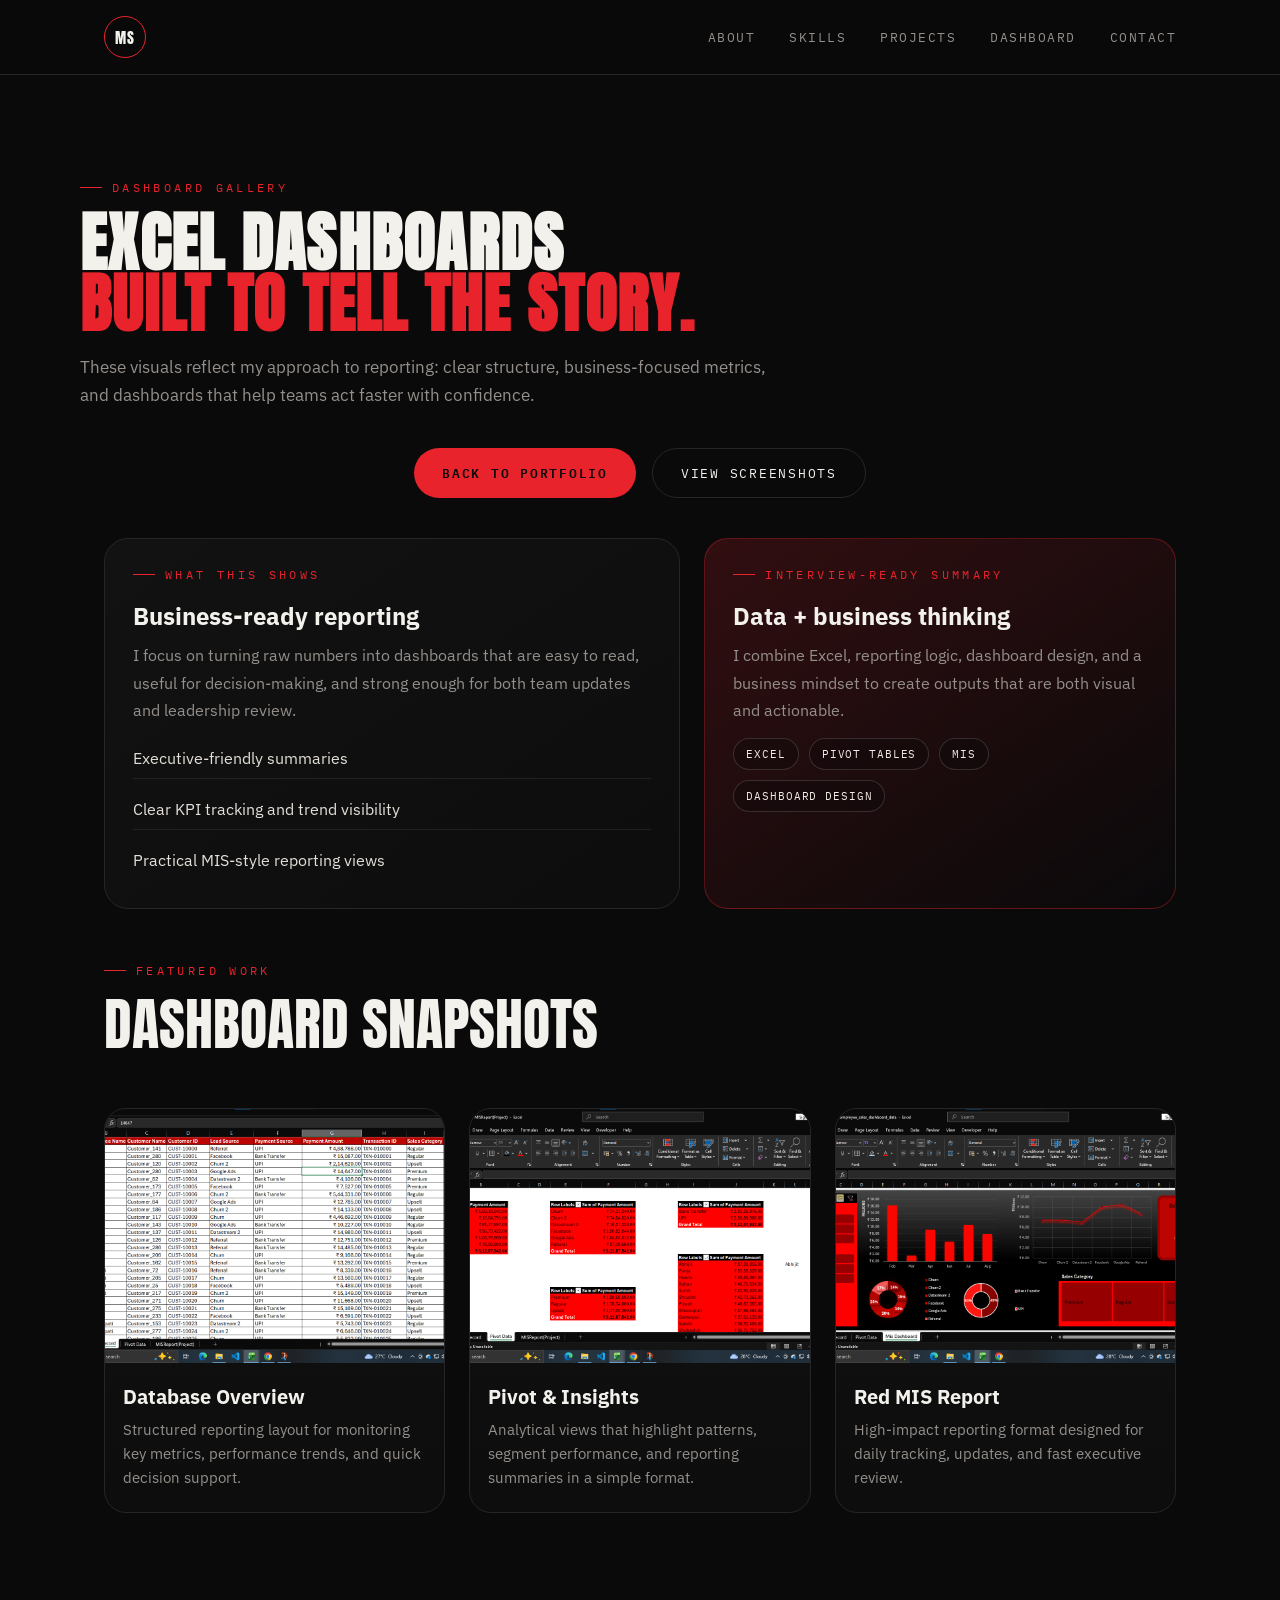
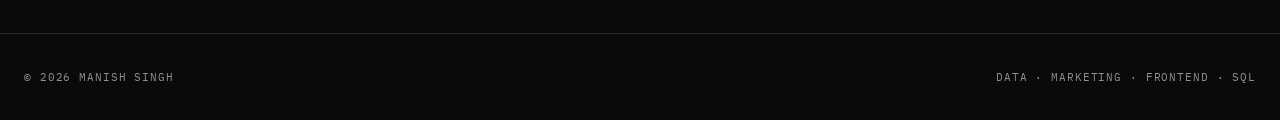
==== dashboard.html @ 3dfbf74b "Add files via upload" ====
<!doctype html>
<html lang="en">
<head>
  <meta charset="UTF-8">
  <meta name="viewport" content="width=device-width, initial-scale=1.0">
  <title>Dashboard Gallery — Manish Singh</title>
  <meta name="description" content="A showcase of Excel dashboard visuals and MIS report designs by Manish Singh.">
  <link rel="preconnect" href="https://fonts.googleapis.com">
  <link rel="preconnect" href="https://fonts.gstatic.com" crossorigin>
  <link href="https://fonts.googleapis.com/css2?family=Anton&family=IBM+Plex+Mono:wght@400;500;600&family=IBM+Plex+Sans:wght@300;400;500;600;700&display=swap" rel="stylesheet">
  <link rel="stylesheet" href="css/style.css">
</head>
<body>

<header>
  <nav>
    <a href="index.html#top" class="logo">MS</a>
    <ul class="nav-links" id="navLinks">
      <li><a href="index.html#about">About</a></li>
      <li><a href="index.html#skills">Skills</a></li>
      <li><a href="index.html#projects">Projects</a></li>
      <li><a href="dashboard.html">Dashboard</a></li>
      <li><a href="index.html#contact">Contact</a></li>
    </ul>
    <button class="nav-toggle" id="navToggle" aria-label="Toggle menu"><span></span></button>
  </nav>
</header>

<main class="page-shell">
  <section class="wrap page-hero reveal">
    <div class="eyebrow">Dashboard Gallery</div>
    <h1>Excel dashboards<br><span>built to tell the story.</span></h1>
    <p class="lead">These visuals reflect my approach to reporting: clear structure, business-focused metrics, and dashboards that help teams act faster with confidence.</p>
    <div class="hero-cta">
      <a href="index.html#projects" class="btn btn-solid">Back to Portfolio</a>
      <a href="#gallery" class="btn btn-outline">View Screenshots</a>
    </div>
  </section>

  <section class="wrap insight-grid reveal">
    <div class="insight-card">
      <div class="eyebrow">What this shows</div>
      <h3>Business-ready reporting</h3>
      <p>I focus on turning raw numbers into dashboards that are easy to read, useful for decision-making, and strong enough for both team updates and leadership review.</p>
      <ul class="feature-list">
        <li>Executive-friendly summaries</li>
        <li>Clear KPI tracking and trend visibility</li>
        <li>Practical MIS-style reporting views</li>
      </ul>
    </div>

    <div class="insight-card highlight-card">
      <div class="eyebrow">Interview-ready summary</div>
      <h3>Data + business thinking</h3>
      <p>I combine Excel, reporting logic, dashboard design, and a business mindset to create outputs that are both visual and actionable.</p>
      <div class="pill-row">
        <span>Excel</span>
        <span>Pivot Tables</span>
        <span>MIS</span>
        <span>Dashboard Design</span>
      </div>
    </div>
  </section>

  <section id="gallery" class="wrap gallery-section reveal">
    <div class="section-head">
      <div class="eyebrow">Featured Work</div>
      <h2>Dashboard snapshots</h2>
    </div>
    <div class="gallery-grid">
      <article class="gallery-card">
        <img src="assets/Database.png" alt="Excel dashboard showing database overview with KPIs and performance layout">
        <div class="gallery-meta">
          <h3>Database Overview</h3>
          <p>Structured reporting layout for monitoring key metrics, performance trends, and quick decision support.</p>
        </div>
      </article>

      <article class="gallery-card">
        <img src="assets/Pivotdata.png" alt="Excel dashboard built around pivot data and analytical charts">
        <div class="gallery-meta">
          <h3>Pivot &amp; Insights</h3>
          <p>Analytical views that highlight patterns, segment performance, and reporting summaries in a simple format.</p>
        </div>
      </article>

      <article class="gallery-card">
        <img src="assets/Red MIS.png" alt="MIS dashboard screenshot with summary metrics and reporting view">
        <div class="gallery-meta">
          <h3>Red MIS Report</h3>
          <p>High-impact reporting format designed for daily tracking, updates, and fast executive review.</p>
        </div>
      </article>
    </div>
  </section>
</main>

<footer>
  <span>© 2026 Manish Singh</span>
  <span>Data · Marketing · Frontend · SQL</span>
</footer>

<script>
  // mobile nav toggle
  const navToggle = document.getElementById('navToggle');
  const navLinks = document.getElementById('navLinks');
  navToggle.addEventListener('click', () => {
    navLinks.classList.toggle('open');
  });
  navLinks.querySelectorAll('a').forEach(a => {
    a.addEventListener('click', () => navLinks.classList.remove('open'));
  });

  // scroll reveal animation
  const revealEls = document.querySelectorAll('.reveal');
  const io = new IntersectionObserver((entries) => {
    entries.forEach(entry => {
      if(entry.isIntersecting){
        entry.target.classList.add('in');
        io.unobserve(entry.target);
      }
    });
  }, {threshold:0.15});
  revealEls.forEach(el => io.observe(el));
</script>

</body>
</html>
---- css/style.css ----
:root{
    --bg:#0a0a0b;
    --bg-alt:#131315;
    --bg-card:#18181a;
    --red:#e8232c;
    --red-deep:#7a0f14;
    --red-glow:#ff4d4d;
    --text:#f3f1ec;
    --muted:#948f8a;
    --line:#26262a;
    --mono:'IBM Plex Mono', monospace;
    --sans:'IBM Plex Sans', sans-serif;
    --display:'Anton', sans-serif;
  }

  *{margin:0;padding:0;box-sizing:border-box;}
  html{scroll-behavior:smooth;}
  body{
    background:var(--bg);
    color:var(--text);
    font-family:var(--sans);
    overflow-x:hidden;
    -webkit-font-smoothing:antialiased;
  }
  a{color:inherit;text-decoration:none;}
  img{max-width:100%;display:block;}
  ::selection{background:var(--red);color:#fff;}

  /* focus visibility */
  a:focus-visible, button:focus-visible{
    outline:2px solid var(--red-glow);
    outline-offset:3px;
  }

  .wrap{max-width:1120px;margin:0 auto;padding:0 24px;}
  .eyebrow{
    font-family:var(--mono);
    font-size:12px;
    letter-spacing:0.28em;
    text-transform:uppercase;
    color:var(--red);
    display:flex;
    align-items:center;
    gap:10px;
    margin-bottom:18px;
  }
  .eyebrow::before{
    content:'';
    width:22px;height:1px;
    background:var(--red);
    display:inline-block;
  }

  /* ===== NAV ===== */
  header{
    position:fixed;
    top:0;left:0;right:0;
    z-index:100;
    background:rgba(10,10,11,0.72);
    backdrop-filter:blur(14px);
    -webkit-backdrop-filter:blur(14px);
    border-bottom:1px solid var(--line);
  }
  nav{
    max-width:1120px;
    margin:0 auto;
    padding:16px 24px;
    display:flex;
    align-items:center;
    justify-content:space-between;
  }
  .logo{
    width:42px;height:42px;
    border-radius:50%;
    border:1.5px solid var(--red);
    display:flex;align-items:center;justify-content:center;
    font-family:var(--display);
    font-size:15px;
    letter-spacing:1px;
    color:var(--text);
    flex-shrink:0;
  }
  .nav-links{
    display:flex;
    gap:34px;
    list-style:none;
    font-family:var(--mono);
    font-size:12.5px;
    letter-spacing:0.12em;
    text-transform:uppercase;
    color:var(--muted);
  }
  .nav-links a{position:relative;padding:4px 0;transition:color .25s;}
  .nav-links a:hover{color:var(--text);}
  .nav-links a::after{
    content:'';
    position:absolute;left:0;bottom:-2px;
    width:0;height:1px;background:var(--red);
    transition:width .3s;
  }
  .nav-links a:hover::after{width:100%;}
  .nav-toggle{
    display:none;
    width:42px;height:42px;
    border-radius:50%;
    border:1px solid var(--line);
    background:transparent;
    color:var(--text);
    align-items:center;justify-content:center;
    cursor:pointer;
  }
  .nav-toggle span, .nav-toggle span::before, .nav-toggle span::after{
    content:'';
    display:block;
    width:16px;height:1.5px;
    background:var(--text);
    position:relative;
    transition:.25s;
  }
  .nav-toggle span::before{position:absolute;top:-5px;}
  .nav-toggle span::after{position:absolute;top:5px;}

  /* ===== HERO ===== */
  .hero{
    position:relative;
    min-height:100svh;
    display:flex;
    flex-direction:column;
    align-items:center;
    justify-content:center;
    text-align:center;
    padding:clamp(100px, 15vw, 140px) 24px clamp(60px, 10vw, 80px);
    overflow:hidden;
  }
  .hero-glow{
    position:absolute;
    top:50%;left:50%;
    width:900px;height:900px;
    transform:translate(-50%,-50%);
    background:radial-gradient(circle, rgba(232,35,44,0.28) 0%, rgba(232,35,44,0.08) 40%, transparent 70%);
    pointer-events:none;
    animation:pulse 6s ease-in-out infinite;
  }
  @keyframes pulse{
    0%,100%{opacity:1; transform:translate(-50%,-50%) scale(1);} 
    50%{opacity:0.75; transform:translate(-50%,-50%) scale(1.06);} 
  }
  .rings{
    position:absolute;
    top:50%;left:50%;
    transform:translate(-50%,-50%);
    pointer-events:none;
  }
  .rings span{
    position:absolute;
    top:50%;left:50%;
    border:1px solid rgba(232,35,44,0.35);
    border-radius:50%;
    transform:translate(-50%,-50%);
  }
  .rings span:nth-child(1){width:420px;height:420px;}
  .rings span:nth-child(2){width:560px;height:560px;border-color:rgba(232,35,44,0.2);}
  .rings span:nth-child(3){width:700px;height:700px;border-color:rgba(232,35,44,0.1);}

  .portrait-holder{
    position:relative;
    width:260px;height:260px;
    border-radius:50%;
    margin-bottom:36px;
    z-index:2;
  }
  .portrait-holder img{
    width:100%;height:100%;
    border-radius:50%;
    object-fit:cover;
    border:3px solid var(--red);
    box-shadow:0 0 60px rgba(232,35,44,0.45), 0 0 0 8px rgba(232,35,44,0.06);
  }
  .portrait-holder::after{
    content:'';
    position:absolute;
    inset:-14px;
    border-radius:50%;
    border:1px dashed rgba(232,35,44,0.4);
    animation:spin 40s linear infinite;
  }
  @keyframes spin{to{transform:rotate(360deg);}}

  .hero h1{
    font-family:var(--display);
    font-weight:400;
    font-size:clamp(36px, 9vw, 108px);
    line-height:0.92;
    letter-spacing:0.01em;
    text-transform:uppercase;
    z-index:2;
  }
  .hero h1 span{color:var(--red);}
  .hero-role{
    font-family:var(--mono);
    font-size:clamp(11px, 2.5vw, 13px);
    letter-spacing:0.2em;
    text-transform:uppercase;
    color:var(--muted);
    margin-top:22px;
    z-index:2;
    max-width:520px;
  }
  .hero-tagline{
    margin-top:14px;
    color:var(--muted);
    font-size:clamp(14px, 3.5vw, 15.5px);
    max-width:480px;
    line-height:1.6;
    z-index:2;
  }
  .hero-cta{
    display:flex;
    gap:16px;
    margin-top:38px;
    z-index:2;
    flex-wrap:wrap;
    justify-content:center;
  }
  .btn{
    font-family:var(--mono);
    font-size:12.5px;
    letter-spacing:0.14em;
    text-transform:uppercase;
    padding:14px 28px;
    border-radius:999px;
    transition:.25s;
    display:inline-flex;
    align-items:center;
    gap:8px;
  }
  .btn-solid{
    background:var(--red);
    color:#0a0a0b;
    font-weight:600;
  }
  .btn-solid:hover{background:var(--red-glow); transform:translateY(-2px);}
  .btn-outline{
    border:1px solid var(--line);
    color:var(--text);
  }
  .btn-outline:hover{border-color:var(--red); color:var(--red); transform:translateY(-2px);}

  .scroll-cue{
    position:absolute;
    bottom:36px;left:50%;
    transform:translateX(-50%);
    font-family:var(--mono);
    font-size:10px;
    letter-spacing:0.2em;
    color:var(--muted);
    text-transform:uppercase;
    display:flex;
    flex-direction:column;
    align-items:center;
    gap:10px;
    z-index:2;
  }
  .scroll-cue .line{
    width:1px;height:40px;
    background:linear-gradient(var(--red), transparent);
    animation:scrolldown 2s ease-in-out infinite;
  }
  @keyframes scrolldown{
    0%{opacity:0; transform:scaleY(0); transform-origin:top;}
    50%{opacity:1; transform:scaleY(1); transform-origin:top;}
    100%{opacity:0; transform:scaleY(1); transform-origin:bottom;}
  }

  /* ===== SECTION GENERIC ===== */
  section{padding:120px 0;position:relative;}
  .section-head{margin-bottom:56px;}
  .section-head h2{
    font-family:var(--display);
    font-weight:400;
    font-size:clamp(34px, 6vw, 56px);
    text-transform:uppercase;
    line-height:1;
  }
  .reveal{
    opacity:0;
    transform:translateY(28px);
    transition:opacity .7s ease, transform .7s ease;
  }
  .reveal.in{opacity:1; transform:translateY(0);}

  /* ===== ABOUT ===== */
  .about{border-top:1px solid var(--line);}
  .about-grid{
    display:grid;
    grid-template-columns:1fr 1.4fr;
    gap:60px;
    align-items:start;
  }
  .about-stat{
    font-family:var(--display);
    font-size:80px;
    color:var(--red);
    line-height:1;
  }
  .about-stat + p{
    font-family:var(--mono);
    font-size:12px;
    letter-spacing:0.1em;
    text-transform:uppercase;
    color:var(--muted);
    margin-top:10px;
  }
  .about-stats{
    display:flex;
    flex-direction:column;
    gap:34px;
  }
  .about-copy p{
    font-size:clamp(16px, 4vw, 18px);
    line-height:1.75;
    color:#d8d5d0;
    margin-bottom:20px;
  }
  .about-copy p:last-child{margin-bottom:0;}
  .about-copy strong{color:var(--text); font-weight:600;}

  /* ===== EDUCATION - timeline ===== */
  .education{background:var(--bg-alt); border-top:1px solid var(--line); border-bottom:1px solid var(--line);}
  .timeline{
    position:relative;
    padding-left:40px;
  }
  .timeline::before{
    content:'';
    position:absolute;
    left:9px; top:6px; bottom:6px;
    width:1px;
    background:linear-gradient(var(--red), var(--line) 90%);
  }
  .t-item{
    position:relative;
    padding-bottom:48px;
  }
  .t-item:last-child{padding-bottom:0;}
  .t-node{
    position:absolute;
    left:-40px; top:4px;
    width:19px;height:19px;
    border-radius:50%;
    border:2px solid var(--red);
    background:var(--bg-alt);
  }
  .t-node::after{
    content:'';
    position:absolute;
    inset:4px;
    border-radius:50%;
    background:var(--red);
  }
  .t-year{
    font-family:var(--mono);
    font-size:11.5px;
    letter-spacing:0.14em;
    color:var(--red);
    text-transform:uppercase;
    margin-bottom:6px;
    display:block;
  }
  .t-item h3{
    font-family:var(--sans);
    font-weight:600;
    font-size:clamp(16px, 4vw, 21px);
    margin-bottom:4px;
  }
  .t-item p{
    color:var(--muted);
    font-size:clamp(13px, 3.5vw, 14.5px);
  }

  /* ===== SKILLS ===== */
  .skills-grid{
    display:grid;
    grid-template-columns:repeat(2, 1fr);
    gap:2px;
    background:var(--line);
    border:1px solid var(--line);
  }
  .skill-card{
    background:var(--bg);
    padding:40px 34px;
    transition:background .3s;
  }
  .skill-card:hover{background:var(--bg-card);}
  .skill-ring{
    width:52px;height:52px;
    border-radius:50%;
    border:1.5px solid var(--red);
    display:flex;align-items:center;justify-content:center;
    font-family:var(--mono);
    font-size:11px;
    color:var(--red);
    margin-bottom:22px;
  }
  .skill-card h3{
    font-family:var(--sans);
    font-weight:600;
    font-size:clamp(16px, 4vw, 19px);
    margin-bottom:12px;
  }
  .skill-tags{
    display:flex;
    flex-wrap:wrap;
    gap:8px;
    margin-top:16px;
  }
  .skill-tags span{
    font-family:var(--mono);
    font-size:11.5px;
    padding:6px 12px;
    border-radius:999px;
    border:1px solid var(--line);
    color:var(--muted);
  }
  .skill-card p{
    color:var(--muted);
    font-size:clamp(13px, 3.5vw, 14.5px);
    line-height:1.6;
  }

  /* ===== PROJECTS ===== */
  .projects{background:var(--bg-alt); border-top:1px solid var(--line); border-bottom:1px solid var(--line);} 
  .project-list{display:flex; flex-direction:column;}
  .project-row{
    display:grid;
    grid-template-columns:70px 1fr auto;
    gap:24px;
    align-items:center;
    padding:32px 0;
    border-bottom:1px solid var(--line);
    transition:padding-left .3s;
  }
  .project-row:link{text-decoration:none;color:inherit;}
  .project-row:visited{color:inherit;}
  .project-row:focus-visible{outline:2px solid var(--red-glow); outline-offset:8px;}
  .project-row:first-child{border-top:1px solid var(--line);}
  .project-row:hover{padding-left:14px;}
  .project-index{
    font-family:var(--mono);
    font-size:13px;
    color:var(--red);
  }
  .project-info h3{
    font-family:var(--sans);
    font-weight:600;
    font-size:clamp(18px, 4vw, 22px);
    margin-bottom:8px;
  }
  .project-info p{color:var(--muted); font-size:clamp(13px, 3.5vw, 14.5px); max-width:560px; line-height:1.6;}
  .project-tags{margin-top:12px; display:flex; gap:8px; flex-wrap:wrap;}
  .project-tags span{
    font-family:var(--mono);
    font-size:10.5px;
    letter-spacing:0.06em;
    text-transform:uppercase;
    color:var(--red);
    border:1px solid rgba(232,35,44,0.35);
    padding:4px 10px;
    border-radius:999px;
  }
  .project-arrow{
    width:44px;height:44px;
    border-radius:50%;
    border:1px solid var(--line);
    display:flex;align-items:center;justify-content:center;
    color:var(--muted);
    transition:.3s;
    flex-shrink:0;
  }
  .project-row:hover .project-arrow{
    border-color:var(--red);
    color:var(--red);
    transform:rotate(45deg);
  }

  /* ===== CONTACT ===== */
  .contact{text-align:center;}
  .contact .section-head{margin-bottom:36px;}
  .contact p.lead{
    color:var(--muted);
    font-size:clamp(15px, 4vw, 17px);
    max-width:460px;
    margin:0 auto 46px;
    line-height:1.7;
  }
  .contact-methods{
    display:flex;
    flex-wrap:wrap;
    justify-content:center;
    gap:16px;
    margin-bottom:56px;
  }
  .contact-pill{
    font-family:var(--mono);
    font-size:13px;
    padding:16px 26px;
    border-radius:999px;
    border:1px solid var(--line);
    display:flex;
    align-items:center;
    gap:10px;
    transition:.25s;
  }
  .contact-pill:hover{border-color:var(--red); color:var(--red); transform:translateY(-2px);} 
  .dot{width:6px;height:6px;border-radius:50%;background:var(--red);} 
  .social-row{
    display:flex;
    justify-content:center;
    gap:14px;
  }
  .social-circle{
    width:48px;height:48px;
    border-radius:50%;
    border:1px solid var(--line);
    display:flex;align-items:center;justify-content:center;
    font-family:var(--mono);
    font-size:11px;
    color:var(--muted);
    transition:.25s;
  }
  .social-circle:hover{
    border-color:var(--red);
    background:var(--red);
    color:#0a0a0b;
    transform:translateY(-3px);
  }

  footer{
    padding:36px 24px;
    border-top:1px solid var(--line);
    display:flex;
    justify-content:space-between;
    align-items:center;
    font-family:var(--mono);
    font-size:11px;
    letter-spacing:0.08em;
    color:var(--muted);
    text-transform:uppercase;
  }

  /* ===== DASHBOARD PAGE ===== */
  .page-shell{
    padding-top:110px;
    padding-bottom:80px;
  }
  .page-hero{
    padding:70px 0 40px;
  }
  .page-hero h1{
    font-family:var(--display);
    font-size:clamp(28px, 5vw, 70px);
    line-height:0.95;
    text-transform:uppercase;
    letter-spacing:0.02em;
    margin-bottom:18px;
  }
  .page-hero h1 span{color:var(--red);}
  .page-hero .lead{
    max-width:700px;
    font-size:17px;
    color:var(--muted);
    line-height:1.7;
    margin-bottom:24px;
  }
  .insight-grid{
    display:grid;
    grid-template-columns:1.1fr 0.9fr;
    gap:24px;
    margin-bottom:34px;
  }
  .insight-card{
    background:linear-gradient(145deg, rgba(255,255,255,0.03), rgba(255,255,255,0.01));
    border:1px solid var(--line);
    border-radius:24px;
    padding:28px;
  }
  .insight-card.highlight-card{
    background:linear-gradient(145deg, rgba(232,35,44,0.18), rgba(10,10,11,0.95));
    border-color:rgba(232,35,44,0.35);
  }
  .insight-card h3{
    font-size:clamp(18px, 4vw, 24px);
    margin-bottom:10px;
    font-family:var(--sans);
  }
  .insight-card p{
    color:var(--muted);
    line-height:1.7;
    font-size:clamp(14px, 3.5vw, 16px);
    margin-bottom:14px;
  }
  .feature-list{
    list-style:none;
    display:grid;
    gap:10px;
    padding:0;
    margin:0;
  }
  .feature-list li{
    padding:10px 0;
    border-bottom:1px solid rgba(255,255,255,0.08);
    color:#e3dfd8;
  }
  .feature-list li:last-child{border-bottom:none;}
  .pill-row{
    display:flex;
    flex-wrap:wrap;
    gap:10px;
    margin-top:12px;
  }
  .pill-row span{
    font-family:var(--mono);
    font-size:11px;
    letter-spacing:0.08em;
    text-transform:uppercase;
    padding:8px 12px;
    border:1px solid rgba(255,255,255,0.14);
    border-radius:999px;
    color:#f1ece6;
    background:rgba(10,10,11,0.34);
  }
  .gallery-section{padding-top:20px; padding-bottom:40px;}
  .gallery-grid{
    display:grid;
    grid-template-columns:repeat(3, minmax(0, 1fr));
    gap:24px;
  }
  .gallery-card{
    background:linear-gradient(180deg, rgba(255,255,255,0.03), rgba(255,255,255,0.01));
    border:1px solid var(--line);
    border-radius:22px;
    overflow:hidden;
    transition:transform .25s ease, border-color .25s ease;
  }
  .gallery-card:hover{
    transform:translateY(-6px);
    border-color:var(--red);
  }
  .gallery-card img{
    width:100%;
    aspect-ratio:4 / 3;
    object-fit:cover;
    display:block;
  }
  .gallery-meta{padding:20px 18px 22px;}
  .gallery-meta h3{
    font-size:clamp(16px, 4vw, 20px);
    margin-bottom:8px;
    font-family:var(--sans);
  }
  .gallery-meta p{
    color:var(--muted);
    line-height:1.65;
    font-size:clamp(13px, 3vw, 14.5px);
  }

  /* ===== RESPONSIVE ===== */
  @media (max-width:820px){
    .about-grid{grid-template-columns:1fr; gap:40px;}
    .skills-grid{grid-template-columns:1fr;}
    .insight-grid{grid-template-columns:1fr;}
    .gallery-grid{grid-template-columns:1fr 1fr;}
    section{padding:80px 0;}
    .section-head h2{font-size:clamp(28px, 5vw, 56px);}
    .about-stat{font-size:clamp(54px, 12vw, 80px);}
    .about-copy p{font-size:clamp(16px, 4vw, 18px);}
  }
  @media (max-width:680px){
    .gallery-grid{grid-template-columns:1fr;}
    .insight-grid{gap:18px;}
    .insight-card{padding:18px;}
    .page-hero{
      padding:50px 0 28px;
    }
    .page-hero .lead{
      font-size:clamp(14px, 4vw, 17px);
      margin-bottom:18px;
    }
    section{padding:60px 0;}
    .wrap{padding:0 16px;}
    .gallery-section{padding-top:12px; padding-bottom:24px;}
    .gallery-grid{gap:14px;}
    .nav-links{
      position:fixed;
      top:73px; left:0; right:0;
      background:rgba(10,10,11,0.98);
      backdrop-filter:blur(14px);
      flex-direction:column;
      gap:0;
      max-height:0;
      overflow:hidden;
      transition:max-height .35s ease;
      border-bottom:1px solid var(--line);
    }
    .nav-links.open{max-height:320px;}
    .nav-links a{
      display:block;
      padding:18px 24px;
      border-bottom:1px solid var(--line);
      width:100%;
    }
    .nav-toggle{display:flex;}
    .project-row{grid-template-columns:40px 1fr; grid-template-areas:"idx info" "idx arrow";}
    .project-arrow{justify-self:start; margin-top:10px;}
    .about-stat{font-size:56px;}
    .hero{padding-top:120px;}
  }
  @media (prefers-reduced-motion: reduce){
    *{animation:none !important; transition:none !important;}
  }
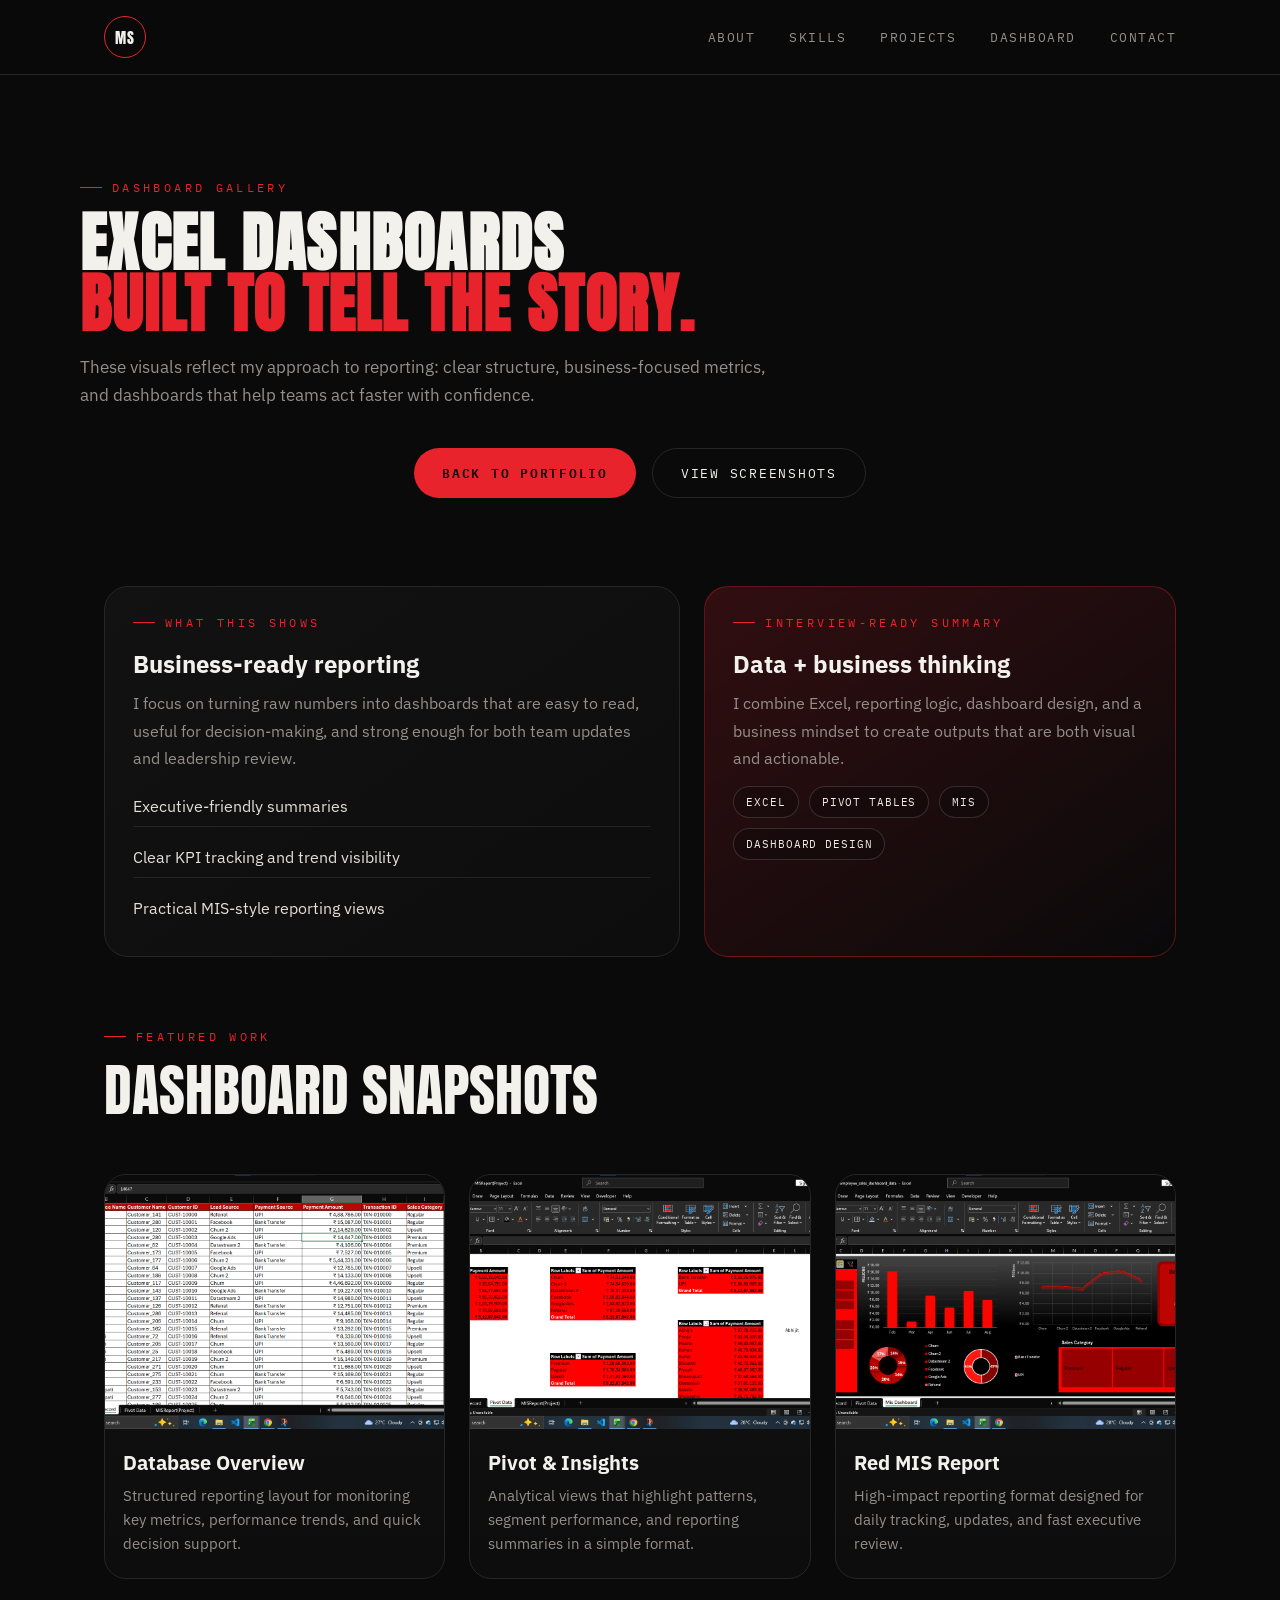
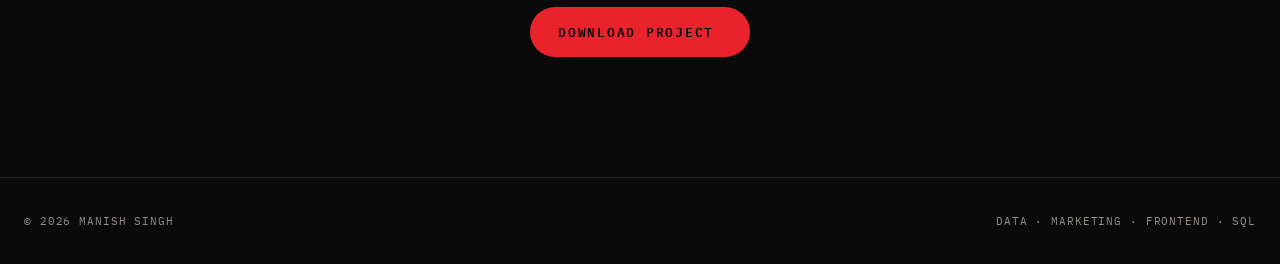
==== commit 1768a162: "Add files via upload" ====
--- a/dashboard.html
+++ b/dashboard.html
@@ -92,6 +92,9 @@
         </div>
       </article>
     </div>
+    <div class="gallery-action">
+      <a href="https://github.com/your-github-username" class="btn btn-solid" target="_blank" rel="noopener">Download Project</a>
+    </div>
   </section>
 </main>
 
--- a/css/style.css
+++ b/css/style.css
@@ -222,6 +222,20 @@
     flex-wrap:wrap;
     justify-content:center;
   }
+  .hero-cta-grid{
+    display:grid;
+    grid-template-columns:repeat(3, minmax(0, 1fr));
+    gap:16px;
+    width:min(100%, 760px);
+    justify-items:center;
+  }
+  .hero-cta-grid .btn{
+    width:100%;
+    justify-content:center;
+    text-align:center;
+    min-height:52px;
+    padding:14px 18px;
+  }
   .btn{
     font-family:var(--mono);
     font-size:12.5px;
@@ -244,7 +258,60 @@
     border:1px solid var(--line);
     color:var(--text);
   }
-  .btn-outline:hover{border-color:var(--red); color:var(--red); transform:translateY(-2px);}
+.btn-outline:hover{border-color:var(--red); color:var(--red); transform:translateY(-2px);} 
+
+  @media (max-width: 768px){
+    .hero{
+      padding:110px 16px 60px;
+    }
+    .portrait-holder{
+      width:220px;
+      height:220px;
+      margin-bottom:24px;
+    }
+    .hero-role{
+      margin-top:18px;
+      padding:0 8px;
+    }
+    .hero-tagline{
+      margin-top:12px;
+      padding:0 10px;
+    }
+    .hero-cta{
+      margin-top:28px;
+      width:100%;
+    }
+    .hero-cta-grid{
+      grid-template-columns:1fr;
+      width:100%;
+      max-width:360px;
+      gap:12px;
+    }
+    .hero-cta-grid .btn{
+      padding:15px 18px;
+      font-size:11.5px;
+    }
+  }
+
+  @media (max-width: 480px){
+    .hero{
+      padding-top:100px;
+      padding-bottom:48px;
+    }
+    .portrait-holder{
+      width:190px;
+      height:190px;
+    }
+    .hero h1{
+      font-size:clamp(32px, 10vw, 44px);
+    }
+    .hero-role,
+    .hero-tagline{
+      font-size:13px;
+      line-height:1.65;
+      padding:0 2px;
+    }
+  }
 
   .scroll-cue{
     position:absolute;
@@ -260,6 +327,112 @@
     align-items:center;
     gap:10px;
     z-index:2;
+  }
+
+  .hire-page{
+    padding:140px 0 90px;
+  }
+  .hire-card{
+    background:linear-gradient(145deg, rgba(24,24,26,0.95), rgba(10,10,11,0.95));
+    border:1px solid var(--line);
+    border-radius:28px;
+    padding:40px;
+    box-shadow:0 20px 60px rgba(0,0,0,0.28);
+  }
+  .hire-card h1{
+    font-family:var(--display);
+    font-size:clamp(32px, 5vw, 46px);
+    text-transform:uppercase;
+    margin-bottom:16px;
+  }
+  .hire-card .lead{
+    color:var(--muted);
+    max-width:680px;
+    line-height:1.7;
+    margin-bottom:28px;
+  }
+  .hire-options{
+    display:grid;
+    grid-template-columns:repeat(3, minmax(0, 1fr));
+    gap:16px;
+    margin-bottom:30px;
+  }
+  .hire-option{
+    display:block;
+    padding:20px;
+    border:1px solid var(--line);
+    border-radius:18px;
+    background:rgba(255,255,255,0.02);
+    transition:transform .25s, border-color .25s;
+  }
+  .hire-option:hover{
+    transform:translateY(-3px);
+    border-color:var(--red);
+  }
+  .hire-option h3{
+    font-family:var(--mono);
+    font-size:14px;
+    letter-spacing:0.14em;
+    text-transform:uppercase;
+    margin-bottom:10px;
+    color:var(--text);
+  }
+  .hire-option p{
+    color:var(--muted);
+    font-size:14px;
+    line-height:1.6;
+  }
+  .contact-form{
+    display:grid;
+    gap:14px;
+  }
+  .contact-form input,
+  .contact-form textarea{
+    width:100%;
+    padding:14px 16px;
+    border-radius:14px;
+    border:1px solid var(--line);
+    background:rgba(255,255,255,0.03);
+    color:var(--text);
+    font:inherit;
+  }
+  .contact-form input::placeholder,
+  .contact-form textarea::placeholder{color:#7e7a74;}
+  .contact-form textarea{min-height:120px; resize:vertical;}
+  .contact-form button{justify-self:start;}
+
+  @media (max-width: 768px){
+    .hero-cta-grid{
+      grid-template-columns:1fr;
+      width:100%;
+      max-width:360px;
+    }
+    .hire-options{
+      grid-template-columns:1fr;
+    }
+    .hire-card{padding:20px 16px;}
+    .hire-options{
+      grid-template-columns:1fr;
+      gap:12px;
+    }
+    .hire-option{padding:16px;}
+    .contact-form input,
+    .contact-form textarea{
+      padding:13px 14px;
+      font-size:15px;
+    }
+    .contact-form button{
+      width:100%;
+      justify-self:stretch;
+      text-align:center;
+      justify-content:center;
+    }
+  }
+
+  @media (max-width: 480px){
+    .hire-page{padding:120px 0 70px;}
+    .hire-card h1{font-size:clamp(26px, 8vw, 34px);}
+    .hire-card .lead{font-size:14px;}
   }
   .scroll-cue .line{
     width:1px;height:40px;
@@ -381,15 +554,17 @@
   /* ===== SKILLS ===== */
   .skills-grid{
     display:grid;
-    grid-template-columns:repeat(2, 1fr);
+    grid-template-columns:repeat(2, minmax(0, 1fr));
     gap:2px;
     background:var(--line);
     border:1px solid var(--line);
+    overflow:hidden;
   }
   .skill-card{
     background:var(--bg);
     padding:40px 34px;
     transition:background .3s;
+    min-width:0;
   }
   .skill-card:hover{background:var(--bg-card);}
   .skill-ring{
@@ -554,7 +729,7 @@
     padding-bottom:80px;
   }
   .page-hero{
-    padding:70px 0 40px;
+    padding:70px 0 56px;
   }
   .page-hero h1{
     font-family:var(--display);
@@ -572,11 +747,22 @@
     line-height:1.7;
     margin-bottom:24px;
   }
+  .page-hero .hero-cta{
+    margin-bottom:32px;
+  }
   .insight-grid{
     display:grid;
     grid-template-columns:1.1fr 0.9fr;
     gap:24px;
-    margin-bottom:34px;
+    margin-bottom:48px;
+  }
+  .gallery-action{
+    margin-top:28px;
+    display:flex;
+    justify-content:center;
+  }
+  .gallery-action .btn{
+    min-width:220px;
   }
   .insight-card{
     background:linear-gradient(145deg, rgba(255,255,255,0.03), rgba(255,255,255,0.01));
@@ -629,7 +815,7 @@
     color:#f1ece6;
     background:rgba(10,10,11,0.34);
   }
-  .gallery-section{padding-top:20px; padding-bottom:40px;}
+  .gallery-section{padding-top:24px; padding-bottom:40px;}
   .gallery-grid{
     display:grid;
     grid-template-columns:repeat(3, minmax(0, 1fr));
@@ -668,6 +854,7 @@
   @media (max-width:820px){
     .about-grid{grid-template-columns:1fr; gap:40px;}
     .skills-grid{grid-template-columns:1fr;}
+    .skill-card{padding:28px 22px;}
     .insight-grid{grid-template-columns:1fr;}
     .gallery-grid{grid-template-columns:1fr 1fr;}
     section{padding:80px 0;}
@@ -677,6 +864,11 @@
   }
   @media (max-width:680px){
     .gallery-grid{grid-template-columns:1fr;}
+    .skill-card{padding:22px 16px;}
+    .skill-card h3{font-size:17px;}
+    .skill-card p{font-size:13px; line-height:1.65;}
+    .skill-tags{gap:7px; margin-top:14px;}
+    .skill-tags span{font-size:10.5px; padding:6px 10px;}
     .insight-grid{gap:18px;}
     .insight-card{padding:18px;}
     .page-hero{
